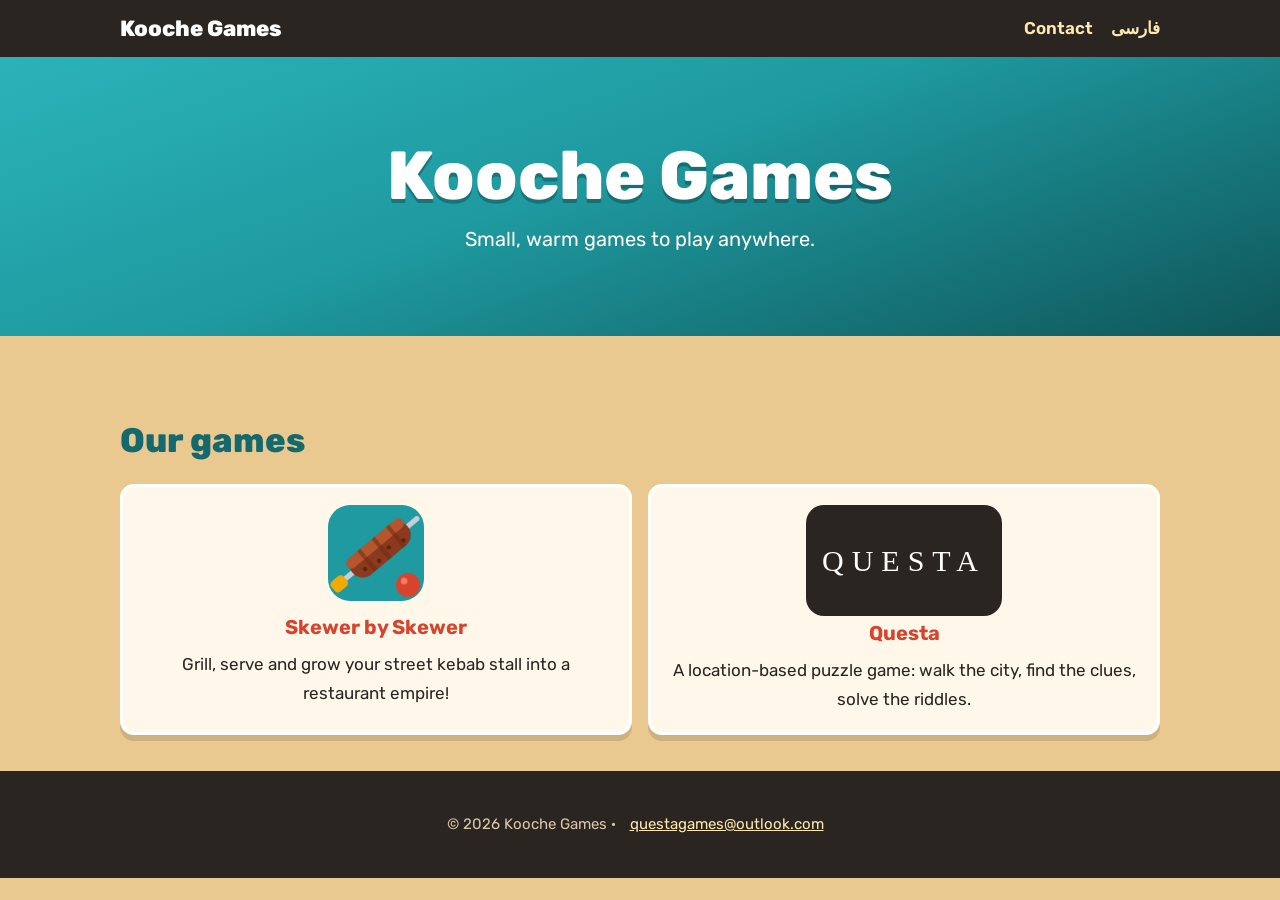
==== index.html @ 164f3294 "Kooche Games website: studio page, Skewer by Skewer pages, privacy, terms, support Co-Authored-By: C" ====
<!doctype html><html lang="en" dir="ltr"><head><meta charset="utf-8"><meta name="viewport" content="width=device-width,initial-scale=1"><title>Kooche Games</title><meta name="description" content="Small, warm games to play anywhere.">
<link rel="icon" href="/assets/icon.png"><link rel="stylesheet" href="/assets/fonts/fonts-all.css"><link rel="stylesheet" href="/assets/site.css"></head><body class="en-site studio">
<header><div class="in"><b>Kooche Games</b><nav><a href="mailto:questagames@outlook.com">Contact</a><a href="/fa/" hreflang="fa">فارسی</a></nav></div></header>
<section class="hero"><h1>Kooche Games</h1><p>Small, warm games to play anywhere.</p></section>
<main><h2>Our games</h2><div class="cards"><a class="card game" href="/skewer/"><img src="/assets/icon.png" alt=""><h3>Skewer by Skewer</h3><p>Grill, serve and grow your street kebab stall into a restaurant empire!</p></a><a class="card game" href="https://questa.vip"><span class="logo">QUESTA</span><h3>Questa</h3><p>A location-based puzzle game: walk the city, find the clues, solve the riddles.</p></a></div></main>
<footer><p>© 2026 Kooche Games · <a href="mailto:questagames@outlook.com">questagames@outlook.com</a></p></footer></body></html>
---- assets/fonts/fonts-all.css ----
/* arabic */
@font-face {
  font-family: 'Lalezar';
  font-style: normal;
  font-weight: 400;
  font-display: swap;
  src: url(zrfl0HLVx-HwTP82YaL4IxL0.woff2) format('woff2');
  unicode-range: U+0600-06FF, U+0750-077F, U+0870-088E, U+0890-0891, U+0897-08E1, U+08E3-08FF, U+200C-200E, U+2010-2011, U+204F, U+2E41, U+FB50-FDFF, U+FE70-FE74, U+FE76-FEFC, U+102E0-102FB, U+10E60-10E7E, U+10EC2-10EC4, U+10EFC-10EFF, U+1EE00-1EE03, U+1EE05-1EE1F, U+1EE21-1EE22, U+1EE24, U+1EE27, U+1EE29-1EE32, U+1EE34-1EE37, U+1EE39, U+1EE3B, U+1EE42, U+1EE47, U+1EE49, U+1EE4B, U+1EE4D-1EE4F, U+1EE51-1EE52, U+1EE54, U+1EE57, U+1EE59, U+1EE5B, U+1EE5D, U+1EE5F, U+1EE61-1EE62, U+1EE64, U+1EE67-1EE6A, U+1EE6C-1EE72, U+1EE74-1EE77, U+1EE79-1EE7C, U+1EE7E, U+1EE80-1EE89, U+1EE8B-1EE9B, U+1EEA1-1EEA3, U+1EEA5-1EEA9, U+1EEAB-1EEBB, U+1EEF0-1EEF1;
}
/* latin */
@font-face {
  font-family: 'Lalezar';
  font-style: normal;
  font-weight: 400;
  font-display: swap;
  src: url(zrfl0HLVx-HwTP82Yaf4Iw.woff2) format('woff2');
  unicode-range: U+0000-00FF, U+0131, U+0152-0153, U+02BB-02BC, U+02C6, U+02DA, U+02DC, U+0304, U+0308, U+0329, U+2000-206F, U+20AC, U+2122, U+2191, U+2193, U+2212, U+2215, U+FEFF, U+FFFD;
}
/* arabic */
@font-face {
  font-family: 'Vazirmatn';
  font-style: normal;
  font-weight: 400;
  font-display: swap;
  src: url(Dxxo8j6PP2D_kU2muijlGMWWMmk.woff2) format('woff2');
  unicode-range: U+0600-06FF, U+0750-077F, U+0870-088E, U+0890-0891, U+0897-08E1, U+08E3-08FF, U+200C-200E, U+2010-2011, U+204F, U+2E41, U+FB50-FDFF, U+FE70-FE74, U+FE76-FEFC, U+102E0-102FB, U+10E60-10E7E, U+10EC2-10EC4, U+10EFC-10EFF, U+1EE00-1EE03, U+1EE05-1EE1F, U+1EE21-1EE22, U+1EE24, U+1EE27, U+1EE29-1EE32, U+1EE34-1EE37, U+1EE39, U+1EE3B, U+1EE42, U+1EE47, U+1EE49, U+1EE4B, U+1EE4D-1EE4F, U+1EE51-1EE52, U+1EE54, U+1EE57, U+1EE59, U+1EE5B, U+1EE5D, U+1EE5F, U+1EE61-1EE62, U+1EE64, U+1EE67-1EE6A, U+1EE6C-1EE72, U+1EE74-1EE77, U+1EE79-1EE7C, U+1EE7E, U+1EE80-1EE89, U+1EE8B-1EE9B, U+1EEA1-1EEA3, U+1EEA5-1EEA9, U+1EEAB-1EEBB, U+1EEF0-1EEF1;
}
/* latin */
@font-face {
  font-family: 'Vazirmatn';
  font-style: normal;
  font-weight: 400;
  font-display: swap;
  src: url(Dxxo8j6PP2D_kU2muijlHcWW.woff2) format('woff2');
  unicode-range: U+0000-00FF, U+0131, U+0152-0153, U+02BB-02BC, U+02C6, U+02DA, U+02DC, U+0304, U+0308, U+0329, U+2000-206F, U+20AC, U+2122, U+2191, U+2193, U+2212, U+2215, U+FEFF, U+FFFD;
}
/* arabic */
@font-face {
  font-family: 'Vazirmatn';
  font-style: normal;
  font-weight: 700;
  font-display: swap;
  src: url(Dxxo8j6PP2D_kU2muijlGMWWMmk.woff2) format('woff2');
  unicode-range: U+0600-06FF, U+0750-077F, U+0870-088E, U+0890-0891, U+0897-08E1, U+08E3-08FF, U+200C-200E, U+2010-2011, U+204F, U+2E41, U+FB50-FDFF, U+FE70-FE74, U+FE76-FEFC, U+102E0-102FB, U+10E60-10E7E, U+10EC2-10EC4, U+10EFC-10EFF, U+1EE00-1EE03, U+1EE05-1EE1F, U+1EE21-1EE22, U+1EE24, U+1EE27, U+1EE29-1EE32, U+1EE34-1EE37, U+1EE39, U+1EE3B, U+1EE42, U+1EE47, U+1EE49, U+1EE4B, U+1EE4D-1EE4F, U+1EE51-1EE52, U+1EE54, U+1EE57, U+1EE59, U+1EE5B, U+1EE5D, U+1EE5F, U+1EE61-1EE62, U+1EE64, U+1EE67-1EE6A, U+1EE6C-1EE72, U+1EE74-1EE77, U+1EE79-1EE7C, U+1EE7E, U+1EE80-1EE89, U+1EE8B-1EE9B, U+1EEA1-1EEA3, U+1EEA5-1EEA9, U+1EEAB-1EEBB, U+1EEF0-1EEF1;
}
/* latin */
@font-face {
  font-family: 'Vazirmatn';
  font-style: normal;
  font-weight: 700;
  font-display: swap;
  src: url(Dxxo8j6PP2D_kU2muijlHcWW.woff2) format('woff2');
  unicode-range: U+0000-00FF, U+0131, U+0152-0153, U+02BB-02BC, U+02C6, U+02DA, U+02DC, U+0304, U+0308, U+0329, U+2000-206F, U+20AC, U+2122, U+2191, U+2193, U+2212, U+2215, U+FEFF, U+FFFD;
}
/* arabic */
@font-face {
  font-family: 'Vazirmatn';
  font-style: normal;
  font-weight: 900;
  font-display: swap;
  src: url(Dxxo8j6PP2D_kU2muijlGMWWMmk.woff2) format('woff2');
  unicode-range: U+0600-06FF, U+0750-077F, U+0870-088E, U+0890-0891, U+0897-08E1, U+08E3-08FF, U+200C-200E, U+2010-2011, U+204F, U+2E41, U+FB50-FDFF, U+FE70-FE74, U+FE76-FEFC, U+102E0-102FB, U+10E60-10E7E, U+10EC2-10EC4, U+10EFC-10EFF, U+1EE00-1EE03, U+1EE05-1EE1F, U+1EE21-1EE22, U+1EE24, U+1EE27, U+1EE29-1EE32, U+1EE34-1EE37, U+1EE39, U+1EE3B, U+1EE42, U+1EE47, U+1EE49, U+1EE4B, U+1EE4D-1EE4F, U+1EE51-1EE52, U+1EE54, U+1EE57, U+1EE59, U+1EE5B, U+1EE5D, U+1EE5F, U+1EE61-1EE62, U+1EE64, U+1EE67-1EE6A, U+1EE6C-1EE72, U+1EE74-1EE77, U+1EE79-1EE7C, U+1EE7E, U+1EE80-1EE89, U+1EE8B-1EE9B, U+1EEA1-1EEA3, U+1EEA5-1EEA9, U+1EEAB-1EEBB, U+1EEF0-1EEF1;
}
/* latin */
@font-face {
  font-family: 'Vazirmatn';
  font-style: normal;
  font-weight: 900;
  font-display: swap;
  src: url(Dxxo8j6PP2D_kU2muijlHcWW.woff2) format('woff2');
  unicode-range: U+0000-00FF, U+0131, U+0152-0153, U+02BB-02BC, U+02C6, U+02DA, U+02DC, U+0304, U+0308, U+0329, U+2000-206F, U+20AC, U+2122, U+2191, U+2193, U+2212, U+2215, U+FEFF, U+FFFD;
}
/* cyrillic */
@font-face {
  font-family: 'Rubik';
  font-style: normal;
  font-weight: 400 900;
  font-display: swap;
  src: url(rubik-cyrillic.woff2) format('woff2');
  unicode-range: U+0301, U+0400-045F, U+0490-0491, U+04B0-04B1, U+2116;
}
/* latin-ext */
@font-face {
  font-family: 'Rubik';
  font-style: normal;
  font-weight: 400 900;
  font-display: swap;
  src: url(rubik-latin-ext.woff2) format('woff2');
  unicode-range: U+0100-02BA, U+02BD-02C5, U+02C7-02CC, U+02CE-02D7, U+02DD-02FF, U+0304, U+0308, U+0329, U+1D00-1DBF, U+1E00-1E9F, U+1EF2-1EFF, U+2020, U+20A0-20AB, U+20AD-20C4, U+2113, U+2C60-2C7F, U+A720-A7FF;
}
/* latin */
@font-face {
  font-family: 'Rubik';
  font-style: normal;
  font-weight: 400 900;
  font-display: swap;
  src: url(rubik-latin.woff2) format('woff2');
  unicode-range: U+0000-00FF, U+0131, U+0152-0153, U+02BB-02BC, U+02C6, U+02DA, U+02DC, U+0304, U+0308, U+0329, U+2000-206F, U+20AC, U+2122, U+2191, U+2193, U+2212, U+2215, U+FEFF, U+FFFD;
}
---- assets/site.css ----
:root{--sand:#E9C98F;--ink:#2B2522;--teal:#1E9AA0;--teal-d:#13696D;--saffron:#F2A900;--red:#D8432E;--panel:#FFF8EA}
*{box-sizing:border-box}html{scroll-behavior:smooth}
body{margin:0;background:var(--sand);color:var(--ink);font-family:var(--body);line-height:1.7;font-size:17px}
.fa-site{--body:Vazirmatn,Tahoma,sans-serif;--disp:Lalezar,Vazirmatn,sans-serif;--dispw:400}
.en-site{--body:Rubik,'Segoe UI',Roboto,Arial,sans-serif;--disp:Rubik,'Segoe UI',Roboto,Arial,sans-serif;--dispw:800}
a{color:var(--teal-d)}
header{background:var(--ink);color:#fff;position:sticky;top:0;z-index:5}
header .in{max-width:1080px;margin:auto;display:flex;align-items:center;gap:18px;padding:10px 20px}
header img{width:40px;height:40px;border-radius:10px}header b{font-family:var(--disp);font-weight:var(--dispw);font-size:22px}
header nav{margin-inline-start:auto;display:flex;gap:18px;align-items:center;flex-wrap:wrap}header a{color:#ffe9b0;text-decoration:none;font-weight:600}
.hero{background:linear-gradient(160deg,#2BB3B9,#1E9AA0 45%,#0F5659);color:#fff;text-align:center;padding:64px 20px 56px}
.hero img.ic{width:132px;height:132px;border-radius:30px;box-shadow:0 10px 0 rgba(0,0,0,.25)}
.hero h1{font-family:var(--disp);font-weight:var(--dispw);font-size:clamp(40px,7vw,68px);line-height:1.1;margin:18px 0 8px;text-shadow:0 4px 0 rgba(0,0,0,.25)}
.hero p{max-width:640px;margin:8px auto 24px;font-size:20px}
.stores{display:flex;gap:12px;justify-content:center;flex-wrap:wrap}
.badge{display:inline-flex;flex-direction:column;align-items:center;background:#111;color:#fff;border-radius:12px;padding:8px 18px;min-width:150px;text-decoration:none;border:2px solid #333}
.badge small{opacity:.75;font-size:12px}.badge b{font-size:18px}.badge.soon{opacity:.6;cursor:default}
main{max-width:1080px;margin:auto;padding:36px 20px}
h2{font-family:var(--disp);font-weight:var(--dispw);font-size:34px;color:var(--teal-d);margin:40px 0 14px}
.cards{display:grid;grid-template-columns:repeat(auto-fit,minmax(250px,1fr));gap:16px}
.card{background:var(--panel);border:3px solid #fff;border-radius:14px;padding:18px 20px;box-shadow:0 6px 0 rgba(0,0,0,.12)}
.card.game{display:block;color:inherit;text-decoration:none;text-align:center} .card.game img{width:96px;height:96px;border-radius:22px} .card.game .logo{display:inline-block;font-family:Georgia,serif;font-size:30px;letter-spacing:8px;background:#2B2522;color:#fff;border-radius:18px;padding:30px 16px} .card.game:hover{transform:translateY(-2px)}
.card h3{margin:0 0 6px;font-size:20px;color:var(--red)}.card p{margin:0}
.shots{display:flex;gap:16px;overflow-x:auto;padding:8px 4px 18px;scroll-snap-type:x mandatory}
.shots img{height:520px;width:auto;border-radius:18px;box-shadow:0 8px 0 rgba(0,0,0,.18);scroll-snap-align:center}
.doc{background:var(--panel);border-radius:16px;padding:8px 26px 26px;box-shadow:0 6px 0 rgba(0,0,0,.12)}
.doc h2{font-size:26px;margin:28px 0 8px}.doc li{margin:4px 0}
footer{background:var(--ink);color:#d8c9a8;text-align:center;padding:26px 20px;font-size:15px}footer a{color:#ffe9b0;margin:0 10px}
@media(max-width:600px){.shots img{height:420px}header nav{gap:10px;font-size:14px}}
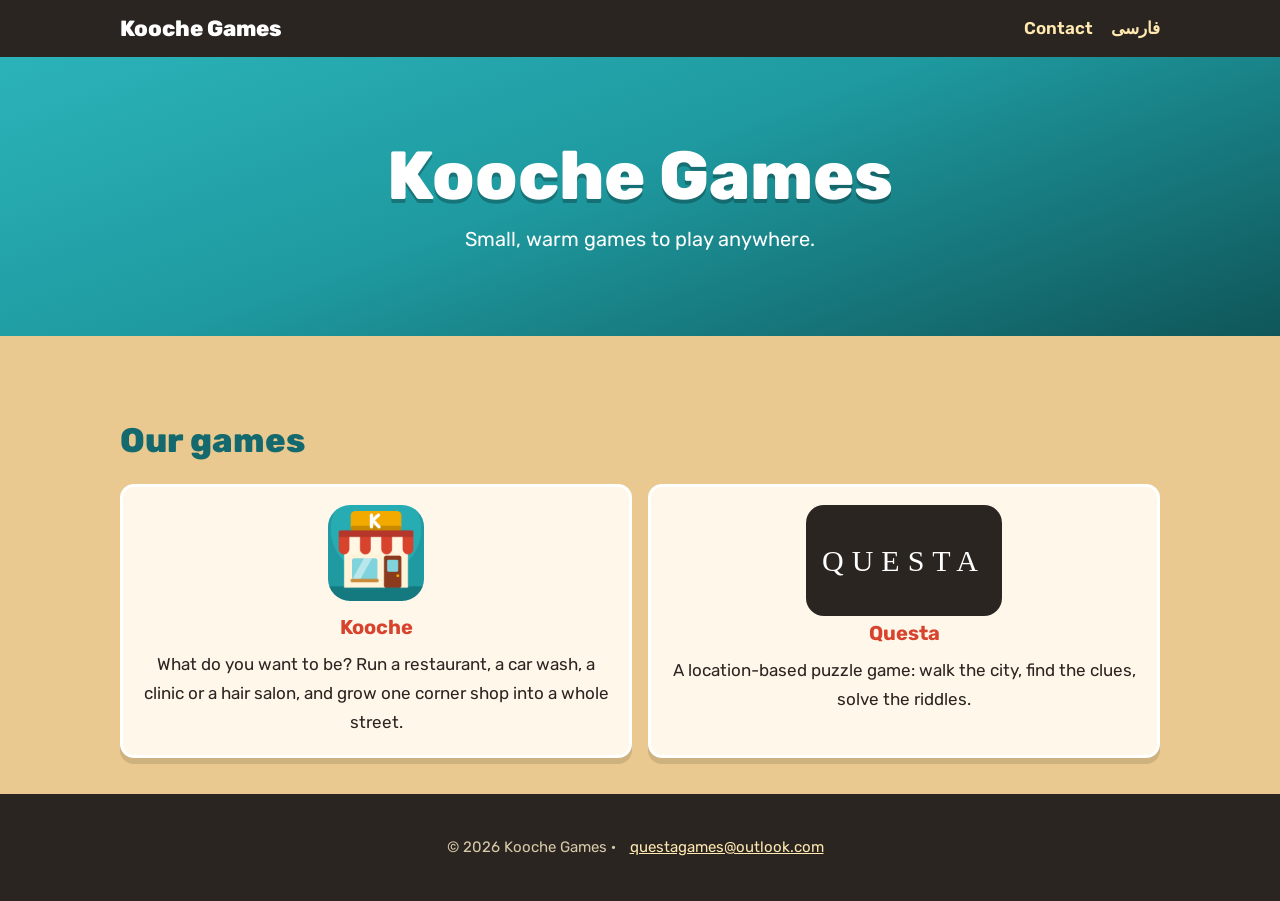
==== commit 789c17af: "Kooche 2.0 is live: the game's pages take the Kooche name The studio home, /skewer/ and its privacy," ====
--- a/index.html
+++ b/index.html
@@ -2,5 +2,5 @@
 <link rel="icon" href="/assets/icon.png"><link rel="stylesheet" href="/assets/fonts/fonts-all.css"><link rel="stylesheet" href="/assets/site.css"></head><body class="en-site studio">
 <header><div class="in"><b>Kooche Games</b><nav><a href="mailto:questagames@outlook.com">Contact</a><a href="/fa/" hreflang="fa">فارسی</a></nav></div></header>
 <section class="hero"><h1>Kooche Games</h1><p>Small, warm games to play anywhere.</p></section>
-<main><h2>Our games</h2><div class="cards"><a class="card game" href="/skewer/"><img src="/assets/icon.png" alt=""><h3>Skewer by Skewer</h3><p>Grill, serve and grow your street kebab stall into a restaurant empire!</p></a><a class="card game" href="https://questa.vip"><span class="logo">QUESTA</span><h3>Questa</h3><p>A location-based puzzle game: walk the city, find the clues, solve the riddles.</p></a></div></main>
+<main><h2>Our games</h2><div class="cards"><a class="card game" href="/skewer/"><img src="/assets/icon.png" alt=""><h3>Kooche</h3><p>What do you want to be? Run a restaurant, a car wash, a clinic or a hair salon, and grow one corner shop into a whole street.</p></a><a class="card game" href="https://questa.vip"><span class="logo">QUESTA</span><h3>Questa</h3><p>A location-based puzzle game: walk the city, find the clues, solve the riddles.</p></a></div></main>
 <footer><p>© 2026 Kooche Games · <a href="mailto:questagames@outlook.com">questagames@outlook.com</a></p></footer></body></html>
